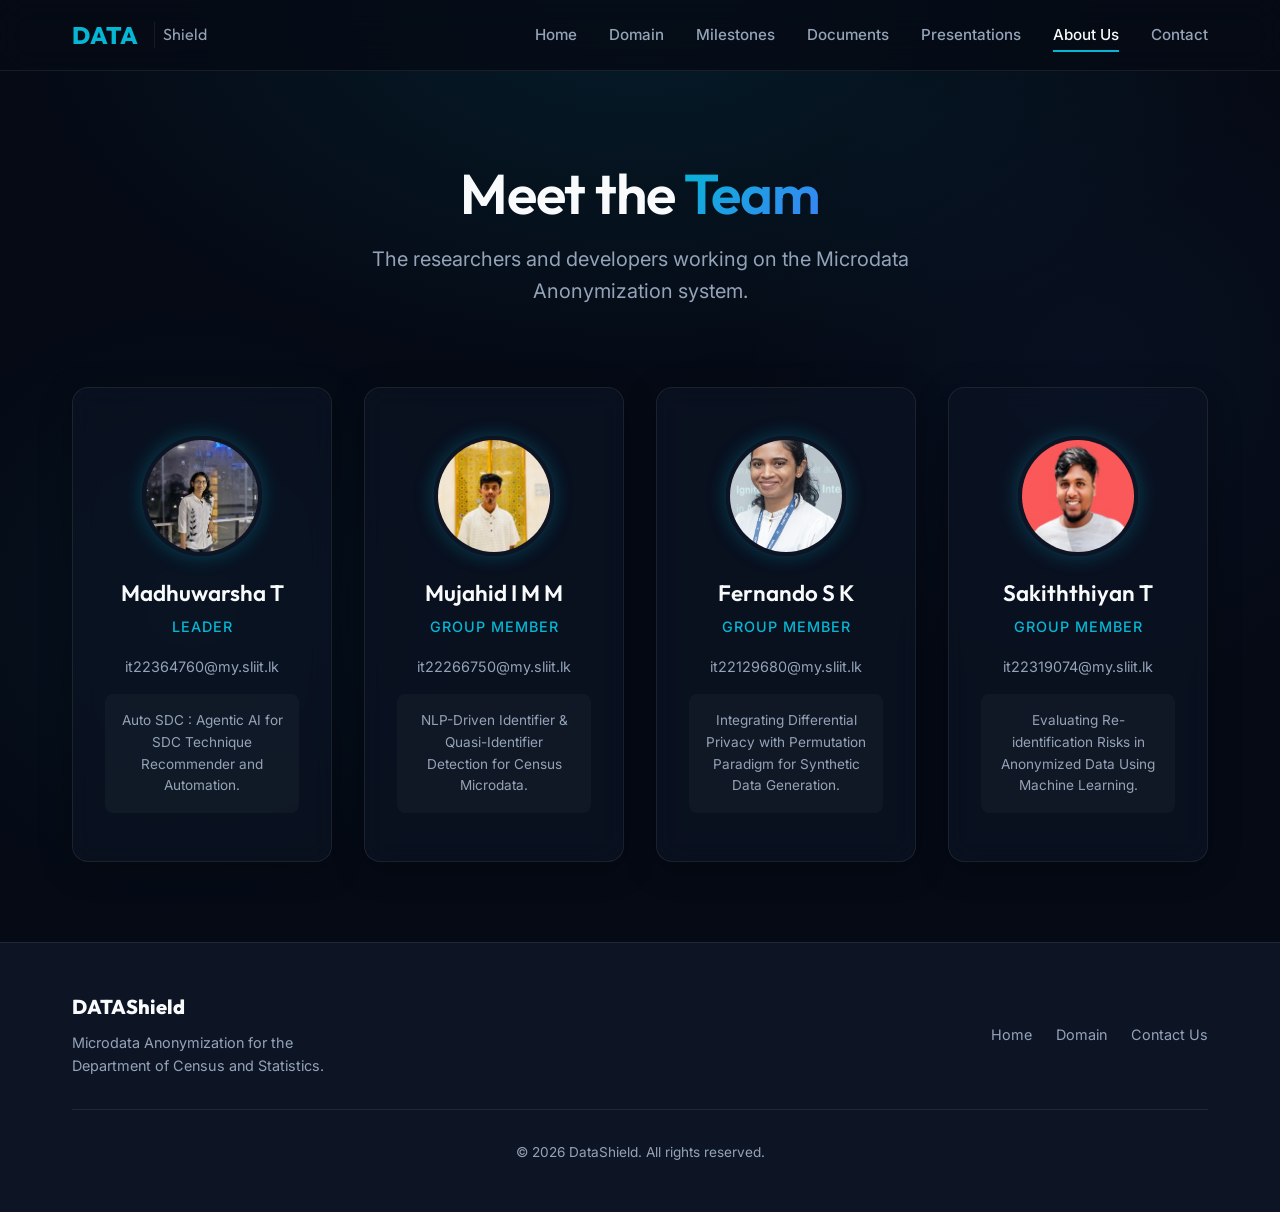
==== about.html @ 3c538dae "Initial commit of CDAP website" ====
<!DOCTYPE html>
<html lang="en">

<head>
  <meta charset="UTF-8">
  <meta name="viewport" content="width=device-width, initial-scale=1.0">
  <title>About Us | CDAP Project</title>
  <meta name="description" content="Meet the team behind the DataShield Microdata Anonymization project.">
  <link rel="stylesheet" href="style.css">
  <style>
    .team-grid {
      display: grid;
      grid-template-columns: repeat(auto-fit, minmax(250px, 1fr));
      gap: 2rem;
    }

    .team-card {
      text-align: center;
      padding: 3rem 2rem;
    }

    .avatar {
      width: 120px;
      height: 120px;
      border-radius: 50%;
      margin: 0 auto 1.5rem;
      background: linear-gradient(135deg, var(--accent-cyan), var(--accent-blue));
      display: block;
      object-fit: cover;
      border: 4px solid var(--bg-secondary);
      box-shadow: 0 0 20px rgba(6, 182, 212, 0.3);
    }

    .member-name {
      font-size: 1.4rem;
      color: var(--text-primary);
      margin-bottom: 0.5rem;
    }

    .member-role {
      color: var(--accent-cyan);
      font-weight: 500;
      font-size: 0.9rem;
      margin-bottom: 1rem;
      text-transform: uppercase;
      letter-spacing: 1px;
    }

    .member-email {
      color: var(--text-secondary);
      font-size: 0.9rem;
      margin-bottom: 1rem;
      display: inline-block;
    }

    .member-email:hover {
      color: var(--accent-blue);
    }

    .member-achievements {
      font-size: 0.85rem;
      color: var(--text-secondary);
      background: rgba(255, 255, 255, 0.03);
      padding: 1rem;
      border-radius: 8px;
    }
  </style>
</head>

<body>

  <!-- Navigation Bar -->
  <nav class="navbar">
    <div class="container">
      <a href="index.html" class="navbar-brand">
        DATA<span>Shield</span>
      </a>
      <button class="mobile-toggle">☰</button>
      <ul class="nav-links">
        <li><a href="index.html" class="nav-link">Home</a></li>
        <li><a href="domain.html" class="nav-link">Domain</a></li>
        <li><a href="milestones.html" class="nav-link">Milestones</a></li>
        <li><a href="documents.html" class="nav-link">Documents</a></li>
        <li><a href="presentations.html" class="nav-link">Presentations</a></li>
        <li><a href="about.html" class="nav-link active">About Us</a></li>
        <li><a href="contact.html" class="nav-link">Contact</a></li>
      </ul>
    </div>
  </nav>

  <!-- Page Header -->
  <header class="page-header" style="padding: 10rem 0 5rem;">
    <div class="container">
      <h1 class="page-title">Meet the <span class="text-gradient">Team</span></h1>
      <p class="page-subtitle">The researchers and developers working on the Microdata Anonymization system.</p>
    </div>
  </header>

  <!-- About Us Content -->
  <section class="section" style="padding-top: 0; min-height: 50vh;">
    <div class="container">

      <div class="team-grid">

        <!-- Member 1 -->
        <div class="glass-card team-card">
          <img src="assets/team/madhuwarsha.png" alt="Madhuwarsha T" class="avatar">
          <h2 class="member-name">Madhuwarsha T</h2>
          <div class="member-role">Leader</div>
          <a href="mailto:leader@my.sliit.lk" class="member-email">it22364760@my.sliit.lk</a>
          <div class="member-achievements">
            Auto SDC : Agentic AI for SDC Technique Recommender and Automation​.
          </div>
        </div>

        <!-- Member 2 -->
        <div class="glass-card team-card">
          <img src="assets/team/mujahid.png" alt="Mujahid I M M" class="avatar">
          <h2 class="member-name">Mujahid I M M</h2>
          <div class="member-role">Group Member</div>
          <a href="mailto:member2@my.sliit.lk" class="member-email">it22266750@my.sliit.lk</a>
          <div class="member-achievements">
            NLP-Driven Identifier & Quasi-Identifier Detection for Census Microdata.
          </div>
        </div>

        <!-- Member 3 -->
        <div class="glass-card team-card">
          <img src="assets/team/fernando.png" alt="Fernando S K" class="avatar">
          <h2 class="member-name"> Fernando S K</h2>
          <div class="member-role">Group Member</div>
          <a href="mailto:member3@my.sliit.lk" class="member-email">it22129680@my.sliit.lk</a>
          <div class="member-achievements">
            Integrating Differential Privacy with Permutation Paradigm for Synthetic Data Generation.
          </div>
        </div>

        <!-- Member 4 -->
        <div class="glass-card team-card">
          <img src="assets/team/sakiththiyan.png" alt="Sakiththiyan T" class="avatar">
          <h2 class="member-name">Sakiththiyan T</h2>
          <div class="member-role">Group Member</div>
          <a href="mailto:member4@my.sliit.lk" class="member-email">it22319074@my.sliit.lk</a>
          <div class="member-achievements">
            Evaluating Re-identification Risks in Anonymized Data Using Machine Learning.
          </div>
        </div>

      </div>

    </div>
  </section>

  <!-- Footer -->
  <footer class="footer">
    <div class="container footer-content">
      <div>
        <div class="footer-logo">DATA<span>Shield</span></div>
        <p class="footer-desc">Microdata Anonymization for the Department of Census and Statistics.</p>
      </div>
      <div class="footer-links">
        <a href="index.html">Home</a>
        <a href="domain.html">Domain</a>
        <a href="contact.html">Contact Us</a>
      </div>
    </div>
    <div class="container">
      <div class="copyright">
        &copy; 2026 DataShield. All rights reserved.
      </div>
    </div>
  </footer>

  <script src="script.js"></script>
</body>

</html>
---- style.css ----
@import url('https://fonts.googleapis.com/css2?family=Inter:wght@300;400;500;600;700&family=Outfit:wght@400;600;800&display=swap');

:root {
  --bg-primary: #050a15;
  --bg-secondary: #0d1525;
  --text-primary: #f8fafc;
  --text-secondary: #94a3b8;
  --accent-cyan: #06b6d4;
  --accent-blue: #3b82f6;
  --card-bg: rgba(13, 21, 37, 0.6);
  --glass-border: rgba(255, 255, 255, 0.08);
  --glass-highlight: rgba(255, 255, 255, 0.03);
  --transition: all 0.3s cubic-bezier(0.4, 0, 0.2, 1);
}

* {
  margin: 0;
  padding: 0;
  box-sizing: border-box;
}

body {
  font-family: 'Inter', sans-serif;
  background-color: var(--bg-primary);
  color: var(--text-primary);
  line-height: 1.6;
  min-height: 100vh;
  display: flex;
  flex-direction: column;
  overflow-x: hidden;
  background-image: 
    radial-gradient(circle at 15% 50%, rgba(6, 182, 212, 0.05), transparent 25%),
    radial-gradient(circle at 85% 30%, rgba(59, 130, 246, 0.05), transparent 25%);
}

h1, h2, h3, h4, h5, h6 {
  font-family: 'Outfit', sans-serif;
  font-weight: 600;
  line-height: 1.2;
}

a {
  text-decoration: none;
  color: var(--accent-cyan);
  transition: var(--transition);
}

a:hover {
  color: var(--accent-blue);
}

/* Utilities */
.container {
  width: 100%;
  max-width: 1200px;
  margin: 0 auto;
  padding: 0 2rem;
}

.text-gradient {
  background: linear-gradient(135deg, var(--accent-cyan), var(--accent-blue));
  -webkit-background-clip: text;
  -webkit-text-fill-color: transparent;
  background-clip: text;
}

.glass-card {
  background: var(--card-bg);
  backdrop-filter: blur(12px);
  -webkit-backdrop-filter: blur(12px);
  border: 1px solid var(--glass-border);
  border-radius: 16px;
  padding: 2rem;
  transition: var(--transition);
  box-shadow: 0 8px 32px 0 rgba(0, 0, 0, 0.3);
}

.glass-card:hover {
  transform: translateY(-5px);
  border-color: rgba(6, 182, 212, 0.3);
  box-shadow: 0 12px 40px 0 rgba(6, 182, 212, 0.1);
  background: linear-gradient(180deg, var(--card-bg) 0%, var(--glass-highlight) 100%);
}

.btn {
  display: inline-flex;
  align-items: center;
  justify-content: center;
  padding: 0.75rem 1.5rem;
  border-radius: 8px;
  font-weight: 500;
  font-family: 'Inter', sans-serif;
  cursor: pointer;
  transition: var(--transition);
  border: none;
  outline: none;
  gap: 0.5rem;
}

.btn-primary {
  background: linear-gradient(135deg, var(--accent-cyan), var(--accent-blue));
  color: white;
  box-shadow: 0 4px 15px rgba(6, 182, 212, 0.3);
}

.btn-primary:hover {
  transform: translateY(-2px);
  box-shadow: 0 8px 25px rgba(6, 182, 212, 0.5);
  color: white;
}

.btn-outline {
  background: transparent;
  color: var(--accent-cyan);
  border: 1px solid var(--accent-cyan);
}

.btn-outline:hover {
  background: rgba(6, 182, 212, 0.1);
}

/* Navigation */
.navbar {
  position: fixed;
  top: 0;
  left: 0;
  width: 100%;
  z-index: 1000;
  background: rgba(5, 10, 21, 0.8);
  backdrop-filter: blur(16px);
  border-bottom: 1px solid var(--glass-border);
  padding: 1rem 0;
  transition: var(--transition);
}

.navbar .container {
  display: flex;
  justify-content: space-between;
  align-items: center;
}

.navbar-brand {
  font-family: 'Outfit', sans-serif;
  font-weight: 800;
  font-size: 1.5rem;
  display: flex;
  align-items: center;
  gap: 0.5rem;
}

.navbar-brand span {
  font-size: 1rem;
  font-weight: 400;
  color: var(--text-secondary);
  border-left: 1px solid var(--glass-border);
  padding-left: 0.5rem;
  margin-left: 0.5rem;
}

.nav-links {
  display: flex;
  list-style: none;
  gap: 2rem;
  align-items: center;
}

.nav-link {
  color: var(--text-secondary);
  font-weight: 500;
  font-size: 0.95rem;
  position: relative;
  padding: 0.5rem 0;
}

.nav-link:hover, .nav-link.active {
  color: var(--text-primary);
}

.nav-link::after {
  content: '';
  position: absolute;
  bottom: 0;
  left: 0;
  width: 0;
  height: 2px;
  background: var(--accent-cyan);
  transition: var(--transition);
}

.nav-link:hover::after, .nav-link.active::after {
  width: 100%;
}

.mobile-toggle {
  display: none;
  background: none;
  border: none;
  color: var(--text-primary);
  font-size: 1.5rem;
  cursor: pointer;
}

/* Page Header */
.page-header {
  padding: 10rem 0 5rem;
  text-align: center;
  position: relative;
}

.page-header::before {
  content: '';
  position: absolute;
  top: 0;
  left: 50%;
  transform: translateX(-50%);
  width: 100vw;
  height: 100%;
  background: radial-gradient(ellipse at top, rgba(6, 182, 212, 0.1), transparent 70%);
  z-index: -1;
  pointer-events: none;
}

.page-title {
  font-size: 3.5rem;
  margin-bottom: 1rem;
  letter-spacing: -1px;
}

.page-subtitle {
  color: var(--text-secondary);
  font-size: 1.25rem;
  max-width: 600px;
  margin: 0 auto;
}

/* Sections */
.section {
  padding: 5rem 0;
}

.section-title {
  font-size: 2.5rem;
  margin-bottom: 3rem;
  text-align: center;
  position: relative;
}

.section-title::after {
  content: '';
  position: absolute;
  bottom: -15px;
  left: 50%;
  transform: translateX(-50%);
  width: 60px;
  height: 4px;
  background: linear-gradient(90deg, var(--accent-cyan), var(--accent-blue));
  border-radius: 2px;
}

/* Footer */
.footer {
  margin-top: auto;
  border-top: 1px solid var(--glass-border);
  padding: 3rem 0;
  background: var(--bg-secondary);
}

.footer-content {
  display: flex;
  justify-content: space-between;
  align-items: center;
  flex-wrap: wrap;
  gap: 2rem;
}

.footer-logo {
  font-family: 'Outfit', sans-serif;
  font-weight: 800;
  font-size: 1.25rem;
  margin-bottom: 0.5rem;
}

.footer-desc {
  color: var(--text-secondary);
  font-size: 0.9rem;
  max-width: 300px;
}

.footer-links {
  display: flex;
  gap: 1.5rem;
}

.footer-links a {
  color: var(--text-secondary);
  font-size: 0.9rem;
}

.footer-links a:hover {
  color: var(--accent-cyan);
}

.copyright {
  margin-top: 2rem;
  padding-top: 2rem;
  border-top: 1px solid var(--glass-border);
  text-align: center;
  color: var(--text-secondary);
  font-size: 0.85rem;
}

/* Responsive */
@media (max-width: 768px) {
  .mobile-toggle {
    display: block;
  }
  
  .nav-links {
    position: absolute;
    top: 100%;
    left: 0;
    width: 100%;
    flex-direction: column;
    background: var(--bg-secondary);
    border-bottom: 1px solid var(--glass-border);
    padding: 1rem 0;
    gap: 1rem;
    transform: translateY(-10px);
    opacity: 0;
    visibility: hidden;
    transition: var(--transition);
  }
  
  .nav-links.active {
    transform: translateY(0);
    opacity: 1;
    visibility: visible;
  }

  .nav-link::after {
    display: none;
  }

  .page-title {
    font-size: 2.5rem;
  }
}
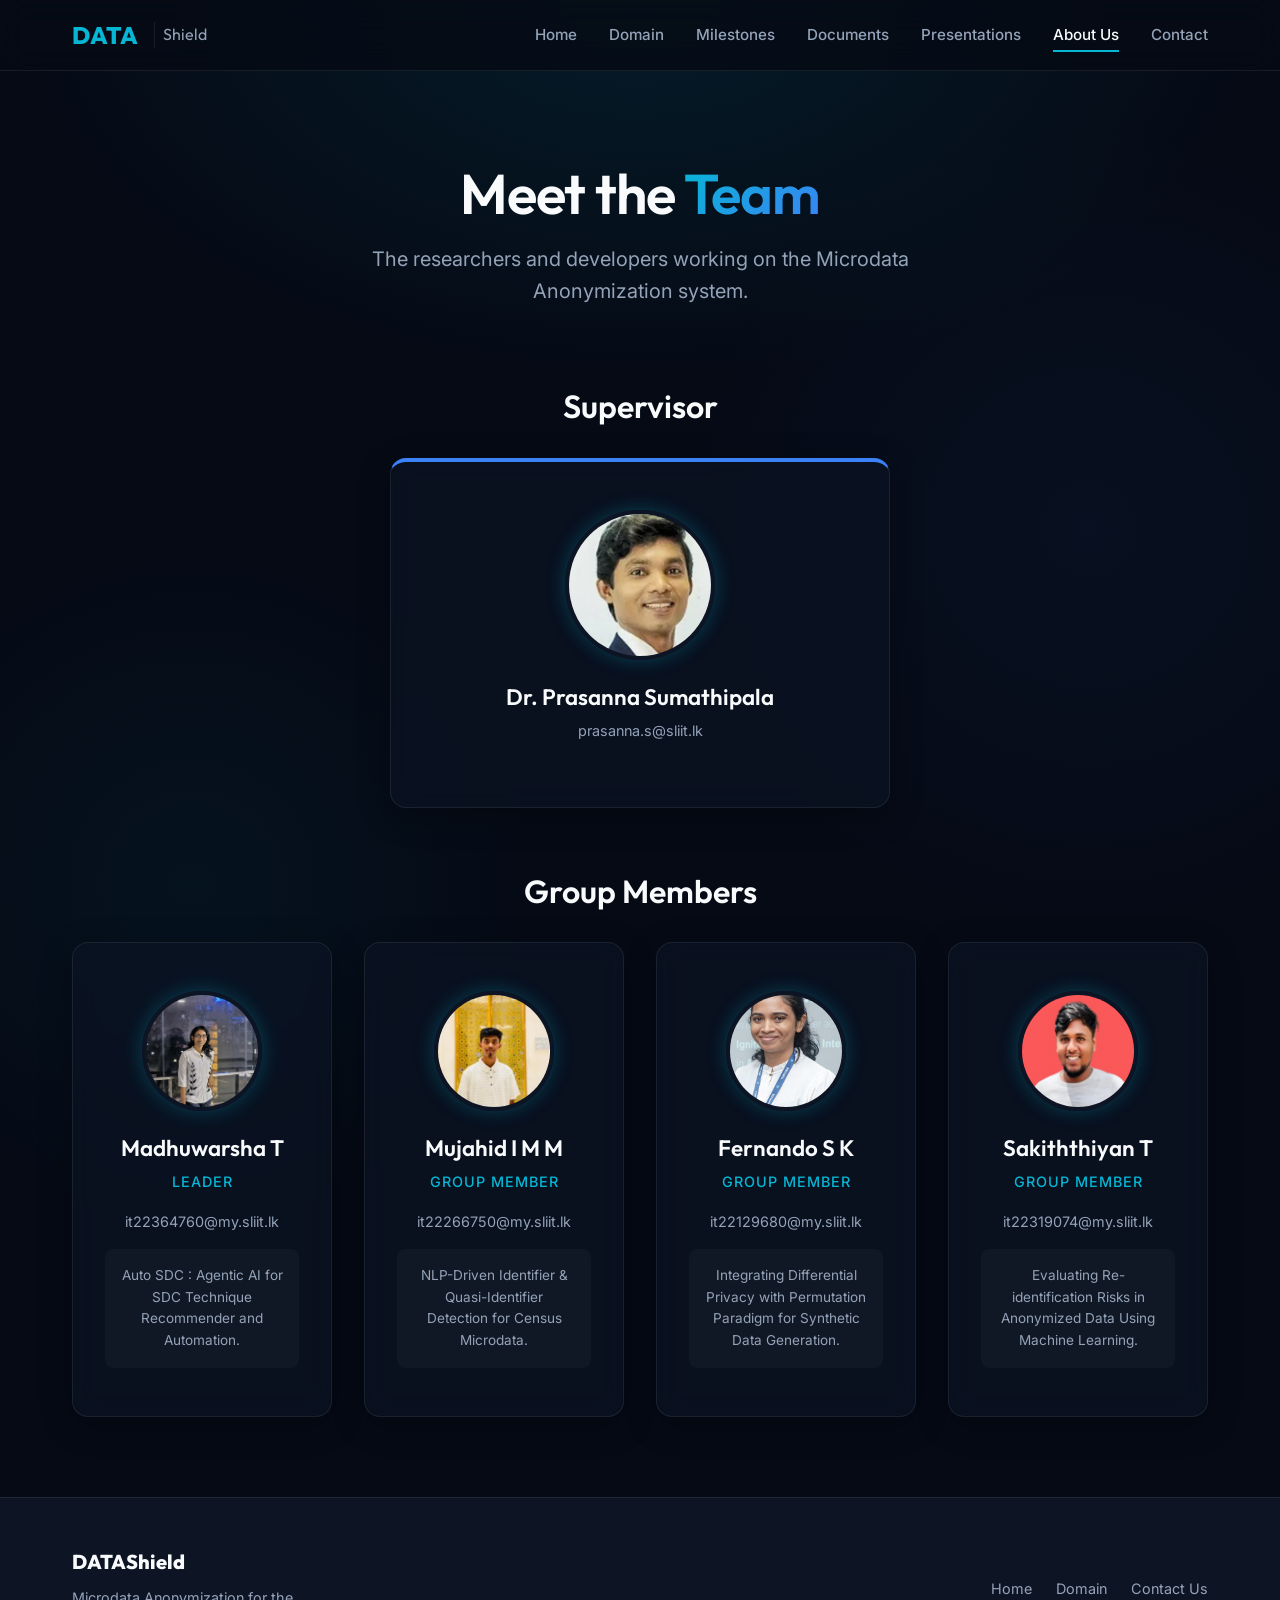
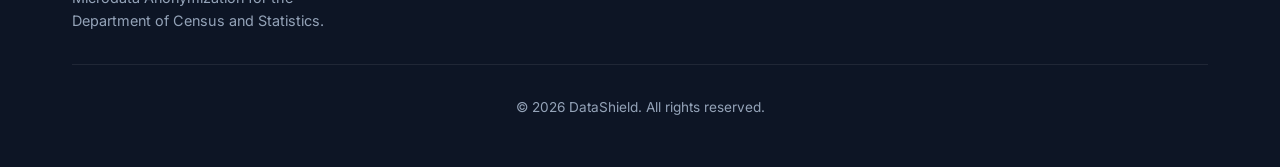
==== commit d766cbd5: "Update layout, add supervisor, and setup documents page" ====
--- a/about.html
+++ b/about.html
@@ -100,6 +100,23 @@
   <section class="section" style="padding-top: 0; min-height: 50vh;">
     <div class="container">
 
+      <!-- Supervisor Section -->
+      <h2 style="text-align: center; color: var(--text-primary); margin-bottom: 2rem; font-size: 2rem;">Supervisor
+      </h2>
+      <div style="max-width: 500px; margin: 0 auto 4rem auto;">
+        <div class="glass-card team-card" style="border-top: 4px solid var(--accent-blue);">
+          <img src="assets/team/supervisor.png" alt="Project Supervisor" class="avatar"
+            style="width: 150px; height: 150px;">
+          <h2 class="member-name">Dr. Prasanna Sumathipala</h2>
+
+          <a href="mailto:supervisor@sliit.lk" class="member-email">prasanna.s@sliit.lk</a>
+
+        </div>
+      </div>
+
+      <h2 style="text-align: center; color: var(--text-primary); margin-bottom: 2rem; font-size: 2rem;">Group Members
+      </h2>
+
       <div class="team-grid">
 
         <!-- Member 1 -->
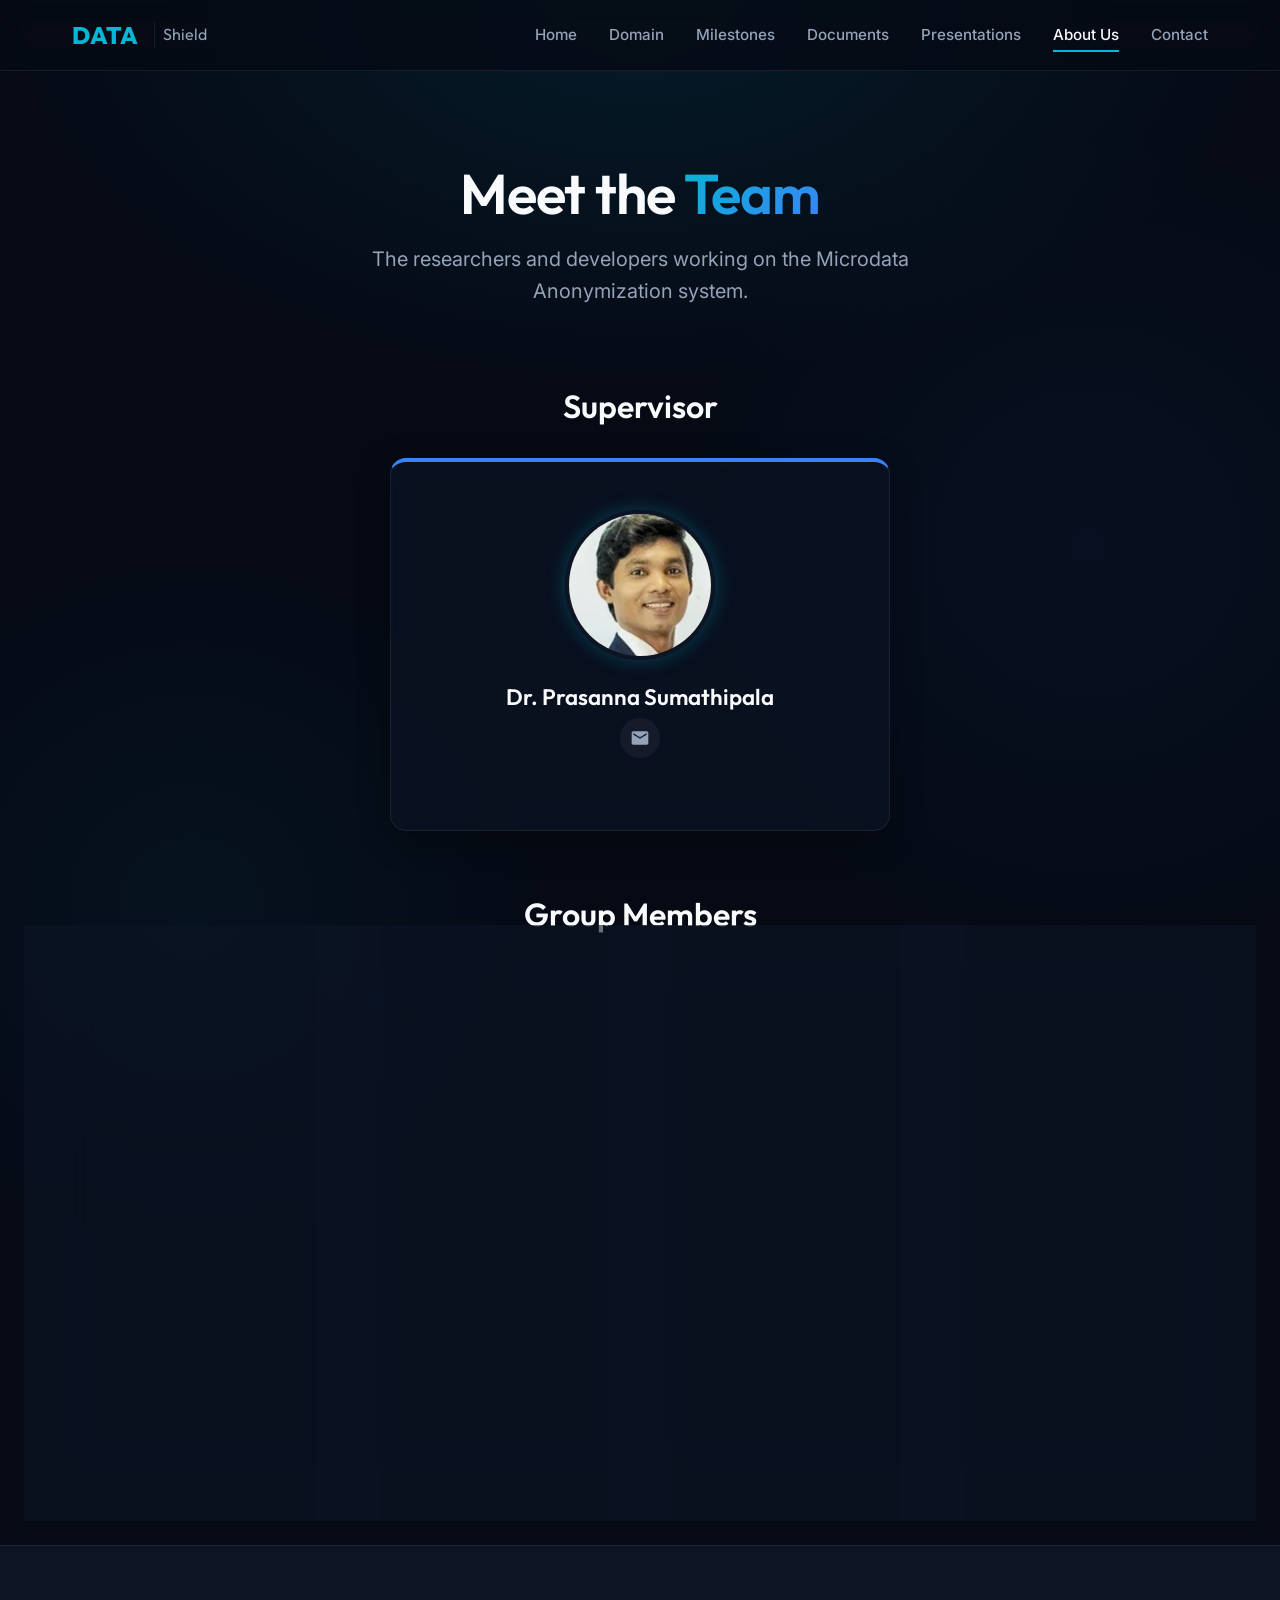
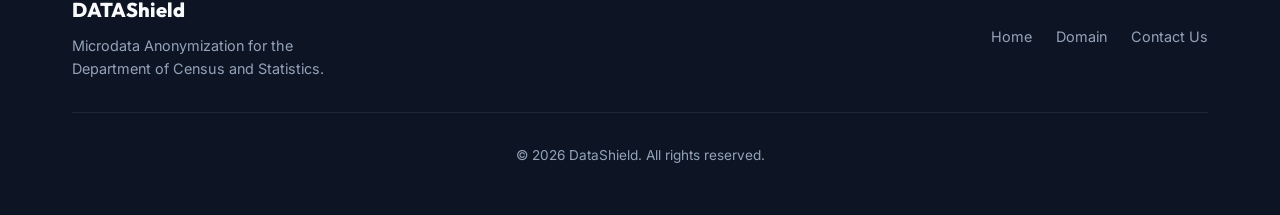
==== commit ab25e719: "Update about.html and ignore pptx files" ====
--- a/about.html
+++ b/about.html
@@ -4,7 +4,7 @@
 <head>
   <meta charset="UTF-8">
   <meta name="viewport" content="width=device-width, initial-scale=1.0">
-  <title>About Us | CDAP Project</title>
+  <title>About Us</title>
   <meta name="description" content="Meet the team behind the DataShield Microdata Anonymization project.">
   <link rel="stylesheet" href="style.css">
   <style>
@@ -63,6 +63,38 @@
       background: rgba(255, 255, 255, 0.03);
       padding: 1rem;
       border-radius: 8px;
+    }
+
+    .social-links {
+      display: flex;
+      justify-content: center;
+      gap: 1rem;
+      margin-bottom: 1.5rem;
+    }
+
+    .social-icon {
+      display: inline-flex;
+      align-items: center;
+      justify-content: center;
+      width: 40px;
+      height: 40px;
+      border-radius: 50%;
+      background: rgba(255, 255, 255, 0.05);
+      color: var(--text-secondary);
+      transition: all 0.3s ease;
+      text-decoration: none;
+    }
+
+    .social-icon:hover {
+      background: var(--accent-cyan);
+      color: #fff;
+      transform: translateY(-3px);
+    }
+
+    .social-icon svg {
+      width: 20px;
+      height: 20px;
+      fill: currentColor;
     }
   </style>
 </head>
@@ -109,7 +141,11 @@
             style="width: 150px; height: 150px;">
           <h2 class="member-name">Dr. Prasanna Sumathipala</h2>
 
-          <a href="mailto:supervisor@sliit.lk" class="member-email">prasanna.s@sliit.lk</a>
+          <div class="social-links">
+            <a href="mailto:prasanna.s@sliit.lk" class="social-icon" title="Email">
+              <svg viewBox="0 0 24 24"><path d="M20 4H4c-1.1 0-1.99.9-1.99 2L2 18c0 1.1.9 2 2 2h16c1.1 0 2-.9 2-2V6c0-1.1-.9-2-2-2zm0 4l-8 5-8-5V6l8 5 8-5v2z"/></svg>
+            </a>
+          </div>
 
         </div>
       </div>
@@ -124,7 +160,14 @@
           <img src="assets/team/madhuwarsha.png" alt="Madhuwarsha T" class="avatar">
           <h2 class="member-name">Madhuwarsha T</h2>
           <div class="member-role">Leader</div>
-          <a href="mailto:leader@my.sliit.lk" class="member-email">it22364760@my.sliit.lk</a>
+          <div class="social-links">
+            <a href="mailto:it22364760@my.sliit.lk" class="social-icon" title="Email">
+              <svg viewBox="0 0 24 24"><path d="M20 4H4c-1.1 0-1.99.9-1.99 2L2 18c0 1.1.9 2 2 2h16c1.1 0 2-.9 2-2V6c0-1.1-.9-2-2-2zm0 4l-8 5-8-5V6l8 5 8-5v2z"/></svg>
+            </a>
+            <a href="https://www.linkedin.com/in/madhu-w-24825529a" target="_blank" class="social-icon" title="LinkedIn">
+              <svg viewBox="0 0 24 24"><path d="M19 0h-14c-2.761 0-5 2.239-5 5v14c0 2.761 2.239 5 5 5h14c2.762 0 5-2.239 5-5v-14c0-2.761-2.238-5-5-5zm-11 19h-3v-11h3v11zm-1.5-12.268c-.966 0-1.75-.79-1.75-1.764s.784-1.764 1.75-1.764 1.75.79 1.75 1.764-.783 1.764-1.75 1.764zm13.5 12.268h-3v-5.604c0-3.368-4-3.113-4 0v5.604h-3v-11h3v1.765c1.396-2.586 7-2.777 7 2.476v6.759z"/></svg>
+            </a>
+          </div>
           <div class="member-achievements">
             Auto SDC : Agentic AI for SDC Technique Recommender and Automation​.
           </div>
@@ -135,7 +178,14 @@
           <img src="assets/team/mujahid.png" alt="Mujahid I M M" class="avatar">
           <h2 class="member-name">Mujahid I M M</h2>
           <div class="member-role">Group Member</div>
-          <a href="mailto:member2@my.sliit.lk" class="member-email">it22266750@my.sliit.lk</a>
+          <div class="social-links">
+            <a href="mailto:it22266750@my.sliit.lk" class="social-icon" title="Email">
+              <svg viewBox="0 0 24 24"><path d="M20 4H4c-1.1 0-1.99.9-1.99 2L2 18c0 1.1.9 2 2 2h16c1.1 0 2-.9 2-2V6c0-1.1-.9-2-2-2zm0 4l-8 5-8-5V6l8 5 8-5v2z"/></svg>
+            </a>
+            <a href="http://www.linkedin.com/in/mujahid-m-9112a9254" target="_blank" class="social-icon" title="LinkedIn">
+              <svg viewBox="0 0 24 24"><path d="M19 0h-14c-2.761 0-5 2.239-5 5v14c0 2.761 2.239 5 5 5h14c2.762 0 5-2.239 5-5v-14c0-2.761-2.238-5-5-5zm-11 19h-3v-11h3v11zm-1.5-12.268c-.966 0-1.75-.79-1.75-1.764s.784-1.764 1.75-1.764 1.75.79 1.75 1.764-.783 1.764-1.75 1.764zm13.5 12.268h-3v-5.604c0-3.368-4-3.113-4 0v5.604h-3v-11h3v1.765c1.396-2.586 7-2.777 7 2.476v6.759z"/></svg>
+            </a>
+          </div>
           <div class="member-achievements">
             NLP-Driven Identifier & Quasi-Identifier Detection for Census Microdata.
           </div>
@@ -146,7 +196,14 @@
           <img src="assets/team/fernando.png" alt="Fernando S K" class="avatar">
           <h2 class="member-name"> Fernando S K</h2>
           <div class="member-role">Group Member</div>
-          <a href="mailto:member3@my.sliit.lk" class="member-email">it22129680@my.sliit.lk</a>
+          <div class="social-links">
+            <a href="mailto:it22129680@my.sliit.lk" class="social-icon" title="Email">
+              <svg viewBox="0 0 24 24"><path d="M20 4H4c-1.1 0-1.99.9-1.99 2L2 18c0 1.1.9 2 2 2h16c1.1 0 2-.9 2-2V6c0-1.1-.9-2-2-2zm0 4l-8 5-8-5V6l8 5 8-5v2z"/></svg>
+            </a>
+            <a href="https://www.linkedin.com/in/kashmarie" target="_blank" class="social-icon" title="LinkedIn">
+              <svg viewBox="0 0 24 24"><path d="M19 0h-14c-2.761 0-5 2.239-5 5v14c0 2.761 2.239 5 5 5h14c2.762 0 5-2.239 5-5v-14c0-2.761-2.238-5-5-5zm-11 19h-3v-11h3v11zm-1.5-12.268c-.966 0-1.75-.79-1.75-1.764s.784-1.764 1.75-1.764 1.75.79 1.75 1.764-.783 1.764-1.75 1.764zm13.5 12.268h-3v-5.604c0-3.368-4-3.113-4 0v5.604h-3v-11h3v1.765c1.396-2.586 7-2.777 7 2.476v6.759z"/></svg>
+            </a>
+          </div>
           <div class="member-achievements">
             Integrating Differential Privacy with Permutation Paradigm for Synthetic Data Generation.
           </div>
@@ -157,7 +214,14 @@
           <img src="assets/team/sakiththiyan.png" alt="Sakiththiyan T" class="avatar">
           <h2 class="member-name">Sakiththiyan T</h2>
           <div class="member-role">Group Member</div>
-          <a href="mailto:member4@my.sliit.lk" class="member-email">it22319074@my.sliit.lk</a>
+          <div class="social-links">
+            <a href="mailto:it22319074@my.sliit.lk" class="social-icon" title="Email">
+              <svg viewBox="0 0 24 24"><path d="M20 4H4c-1.1 0-1.99.9-1.99 2L2 18c0 1.1.9 2 2 2h16c1.1 0 2-.9 2-2V6c0-1.1-.9-2-2-2zm0 4l-8 5-8-5V6l8 5 8-5v2z"/></svg>
+            </a>
+            <a href="https://www.linkedin.com/in/sakiththiyan06" target="_blank" class="social-icon" title="LinkedIn">
+              <svg viewBox="0 0 24 24"><path d="M19 0h-14c-2.761 0-5 2.239-5 5v14c0 2.761 2.239 5 5 5h14c2.762 0 5-2.239 5-5v-14c0-2.761-2.238-5-5-5zm-11 19h-3v-11h3v11zm-1.5-12.268c-.966 0-1.75-.79-1.75-1.764s.784-1.764 1.75-1.764 1.75.79 1.75 1.764-.783 1.764-1.75 1.764zm13.5 12.268h-3v-5.604c0-3.368-4-3.113-4 0v5.604h-3v-11h3v1.765c1.396-2.586 7-2.777 7 2.476v6.759z"/></svg>
+            </a>
+          </div>
           <div class="member-achievements">
             Evaluating Re-identification Risks in Anonymized Data Using Machine Learning.
           </div>
